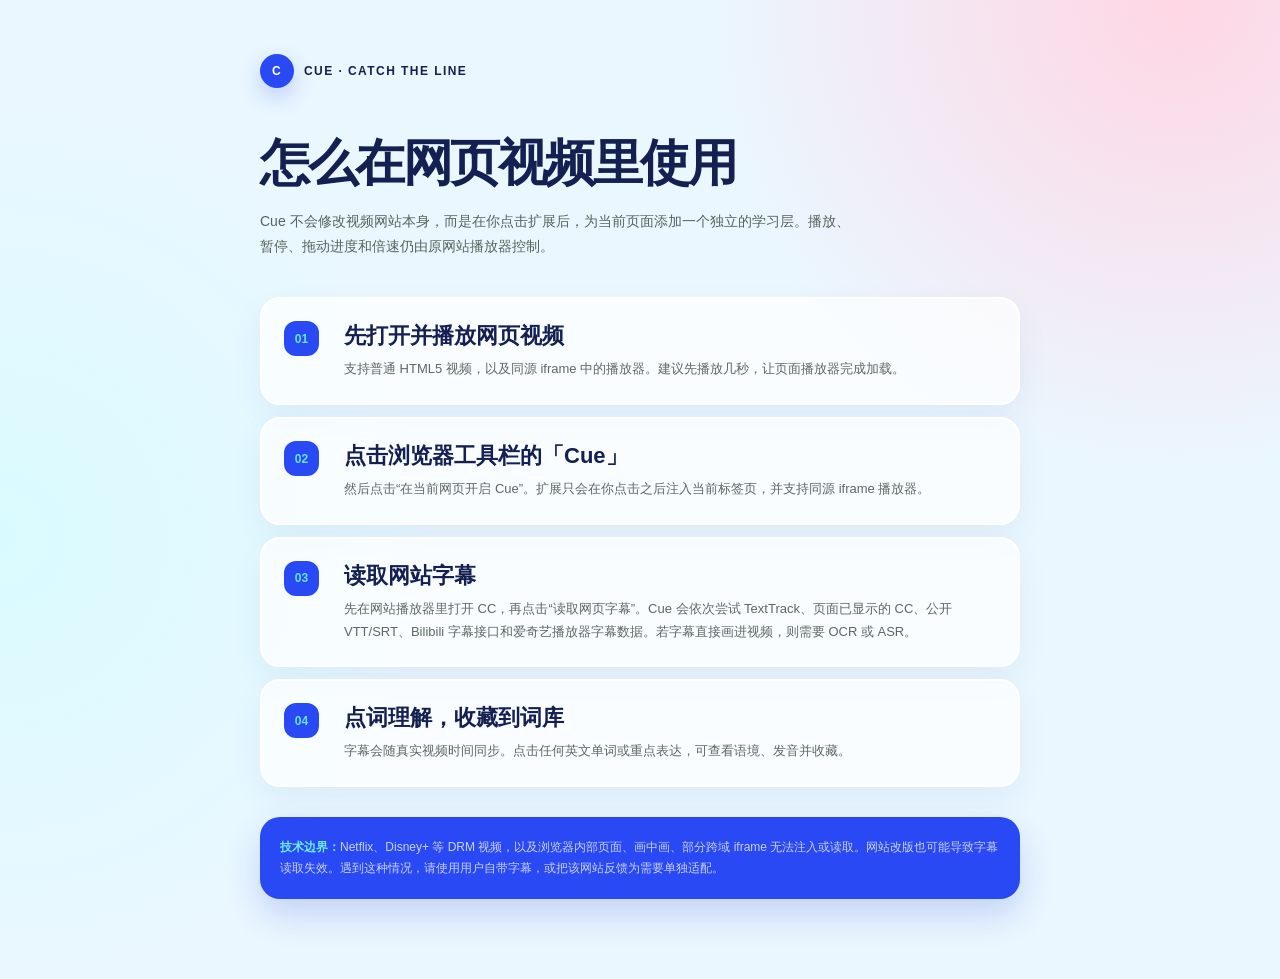
==== extension/HELP.html @ 243322be "Simplify typography and interface hierarchy" ====
<!doctype html>
<html lang="zh-CN">
<head>
  <meta charset="UTF-8">
  <meta name="viewport" content="width=device-width, initial-scale=1.0">
  <title>Cue · 使用说明</title>
  <style>
    body{margin:0;background:radial-gradient(circle at 92% 0,#ffd6e4,transparent 30rem),radial-gradient(circle at 0 55%,#d9fbff,transparent 28rem),#eaf7ff;color:#142052;font-family:"Segoe UI","PingFang SC","Microsoft YaHei",sans-serif}
    main{max-width:760px;margin:0 auto;padding:54px 28px 80px}
    .brand{display:flex;align-items:center;gap:10px;font-size:12px;font-weight:700;letter-spacing:.12em}
    .logo{width:34px;height:34px;border-radius:50%;background:#2949f4;display:grid;place-items:center;font-family:sans-serif;font-weight:800;color:#fff;box-shadow:0 9px 22px rgba(41,73,244,.24)}
    h1{margin:42px 0 12px;font-family:"Aptos Display","Segoe UI","PingFang SC",sans-serif;font-size:50px;font-weight:650;letter-spacing:-.05em}
    .intro{max-width:600px;color:#58635d;line-height:1.8;font-size:14px}
    .step{display:grid;grid-template-columns:42px 1fr;gap:18px;margin-bottom:12px;padding:22px;border:2px solid #fff;border-radius:20px;background:rgba(255,255,255,.72);box-shadow:0 12px 30px rgba(45,80,153,.07)}
    .step:first-of-type{margin-top:38px}
    .num{width:35px;height:35px;border-radius:12px;background:#2949f4;color:#64e4ea;display:grid;place-items:center;font-family:sans-serif;font-size:12px;font-weight:800}
    h2{margin:0 0 7px;font-family:"Aptos Display","Segoe UI","PingFang SC",sans-serif;font-size:22px;font-weight:700}
    p{margin:0;color:#5c6861;font-size:13px;line-height:1.75}
    code{background:#e4e0d5;padding:2px 5px;border-radius:4px}
    .notice{margin-top:30px;padding:20px;border-radius:20px;background:#2949f4;color:rgba(255,255,255,.75);font-size:12px;line-height:1.75;box-shadow:0 16px 34px rgba(42,69,211,.2)}
    .notice strong{color:#6cece8}
  </style>
</head>
<body>
  <main>
    <div class="brand"><span class="logo">C</span> CUE · CATCH THE LINE</div>
    <h1>怎么在网页视频里使用</h1>
    <p class="intro">Cue 不会修改视频网站本身，而是在你点击扩展后，为当前页面添加一个独立的学习层。播放、暂停、拖动进度和倍速仍由原网站播放器控制。</p>

    <section class="step"><span class="num">01</span><div><h2>先打开并播放网页视频</h2><p>支持普通 HTML5 视频，以及同源 iframe 中的播放器。建议先播放几秒，让页面播放器完成加载。</p></div></section>
    <section class="step"><span class="num">02</span><div><h2>点击浏览器工具栏的「Cue」</h2><p>然后点击“在当前网页开启 Cue”。扩展只会在你点击之后注入当前标签页，并支持同源 iframe 播放器。</p></div></section>
    <section class="step"><span class="num">03</span><div><h2>读取网站字幕</h2><p>先在网站播放器里打开 CC，再点击“读取网页字幕”。Cue 会依次尝试 TextTrack、页面已显示的 CC、公开 VTT/SRT、Bilibili 字幕接口和爱奇艺播放器字幕数据。若字幕直接画进视频，则需要 OCR 或 ASR。</p></div></section>
    <section class="step"><span class="num">04</span><div><h2>点词理解，收藏到词库</h2><p>字幕会随真实视频时间同步。点击任何英文单词或重点表达，可查看语境、发音并收藏。</p></div></section>

    <div class="notice"><strong>技术边界：</strong>Netflix、Disney+ 等 DRM 视频，以及浏览器内部页面、画中画、部分跨域 iframe 无法注入或读取。网站改版也可能导致字幕读取失效。遇到这种情况，请使用用户自带字幕，或把该网站反馈为需要单独适配。</div>
  </main>
</body>
</html>
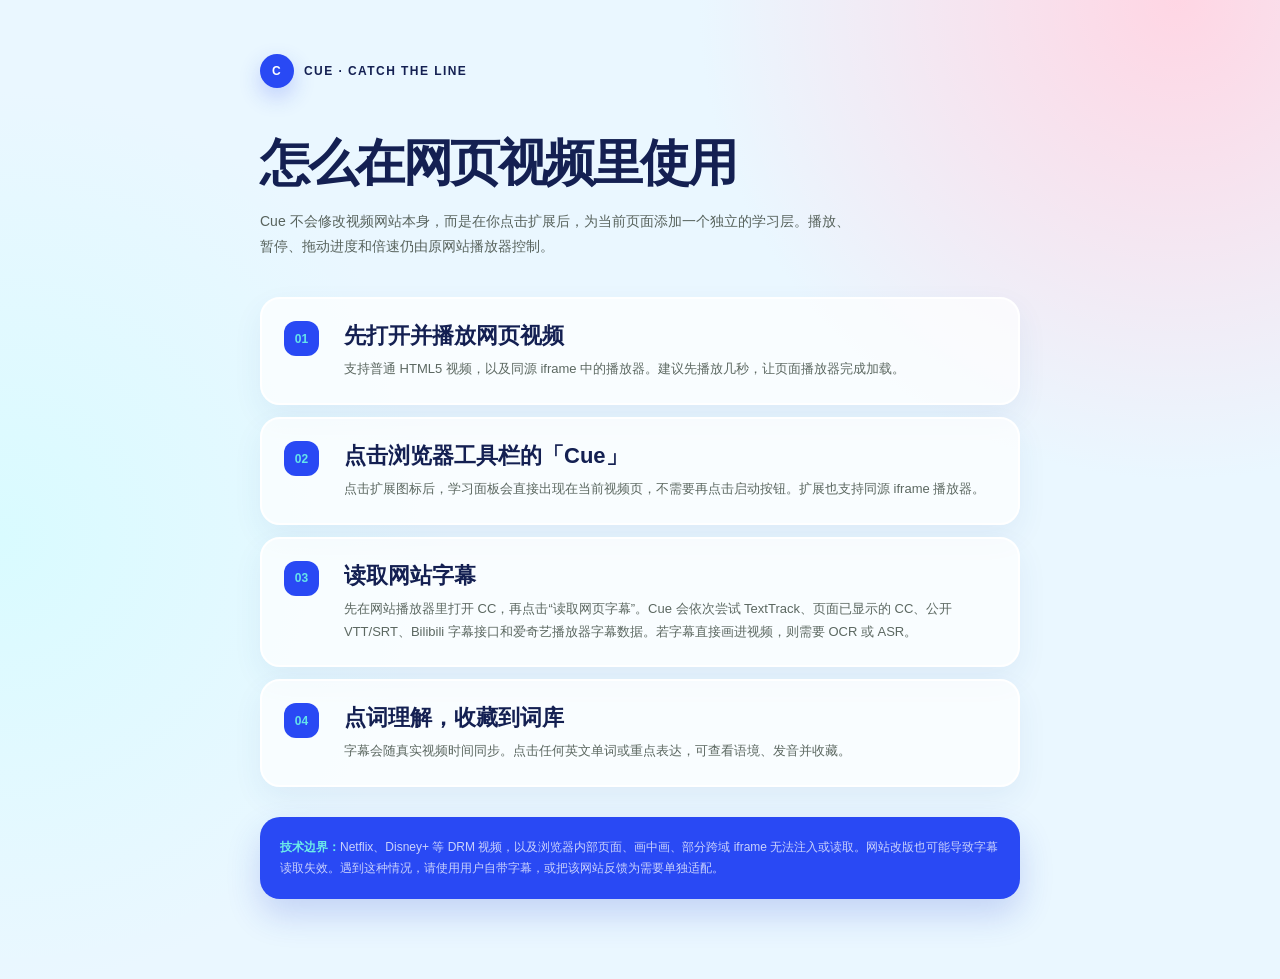
==== commit eb9e740d: "Launch Cue directly from toolbar icon" ====
--- a/extension/HELP.html
+++ b/extension/HELP.html
@@ -28,7 +28,7 @@
     <p class="intro">Cue 不会修改视频网站本身，而是在你点击扩展后，为当前页面添加一个独立的学习层。播放、暂停、拖动进度和倍速仍由原网站播放器控制。</p>
 
     <section class="step"><span class="num">01</span><div><h2>先打开并播放网页视频</h2><p>支持普通 HTML5 视频，以及同源 iframe 中的播放器。建议先播放几秒，让页面播放器完成加载。</p></div></section>
-    <section class="step"><span class="num">02</span><div><h2>点击浏览器工具栏的「Cue」</h2><p>然后点击“在当前网页开启 Cue”。扩展只会在你点击之后注入当前标签页，并支持同源 iframe 播放器。</p></div></section>
+    <section class="step"><span class="num">02</span><div><h2>点击浏览器工具栏的「Cue」</h2><p>点击扩展图标后，学习面板会直接出现在当前视频页，不需要再点击启动按钮。扩展也支持同源 iframe 播放器。</p></div></section>
     <section class="step"><span class="num">03</span><div><h2>读取网站字幕</h2><p>先在网站播放器里打开 CC，再点击“读取网页字幕”。Cue 会依次尝试 TextTrack、页面已显示的 CC、公开 VTT/SRT、Bilibili 字幕接口和爱奇艺播放器字幕数据。若字幕直接画进视频，则需要 OCR 或 ASR。</p></div></section>
     <section class="step"><span class="num">04</span><div><h2>点词理解，收藏到词库</h2><p>字幕会随真实视频时间同步。点击任何英文单词或重点表达，可查看语境、发音并收藏。</p></div></section>
 
